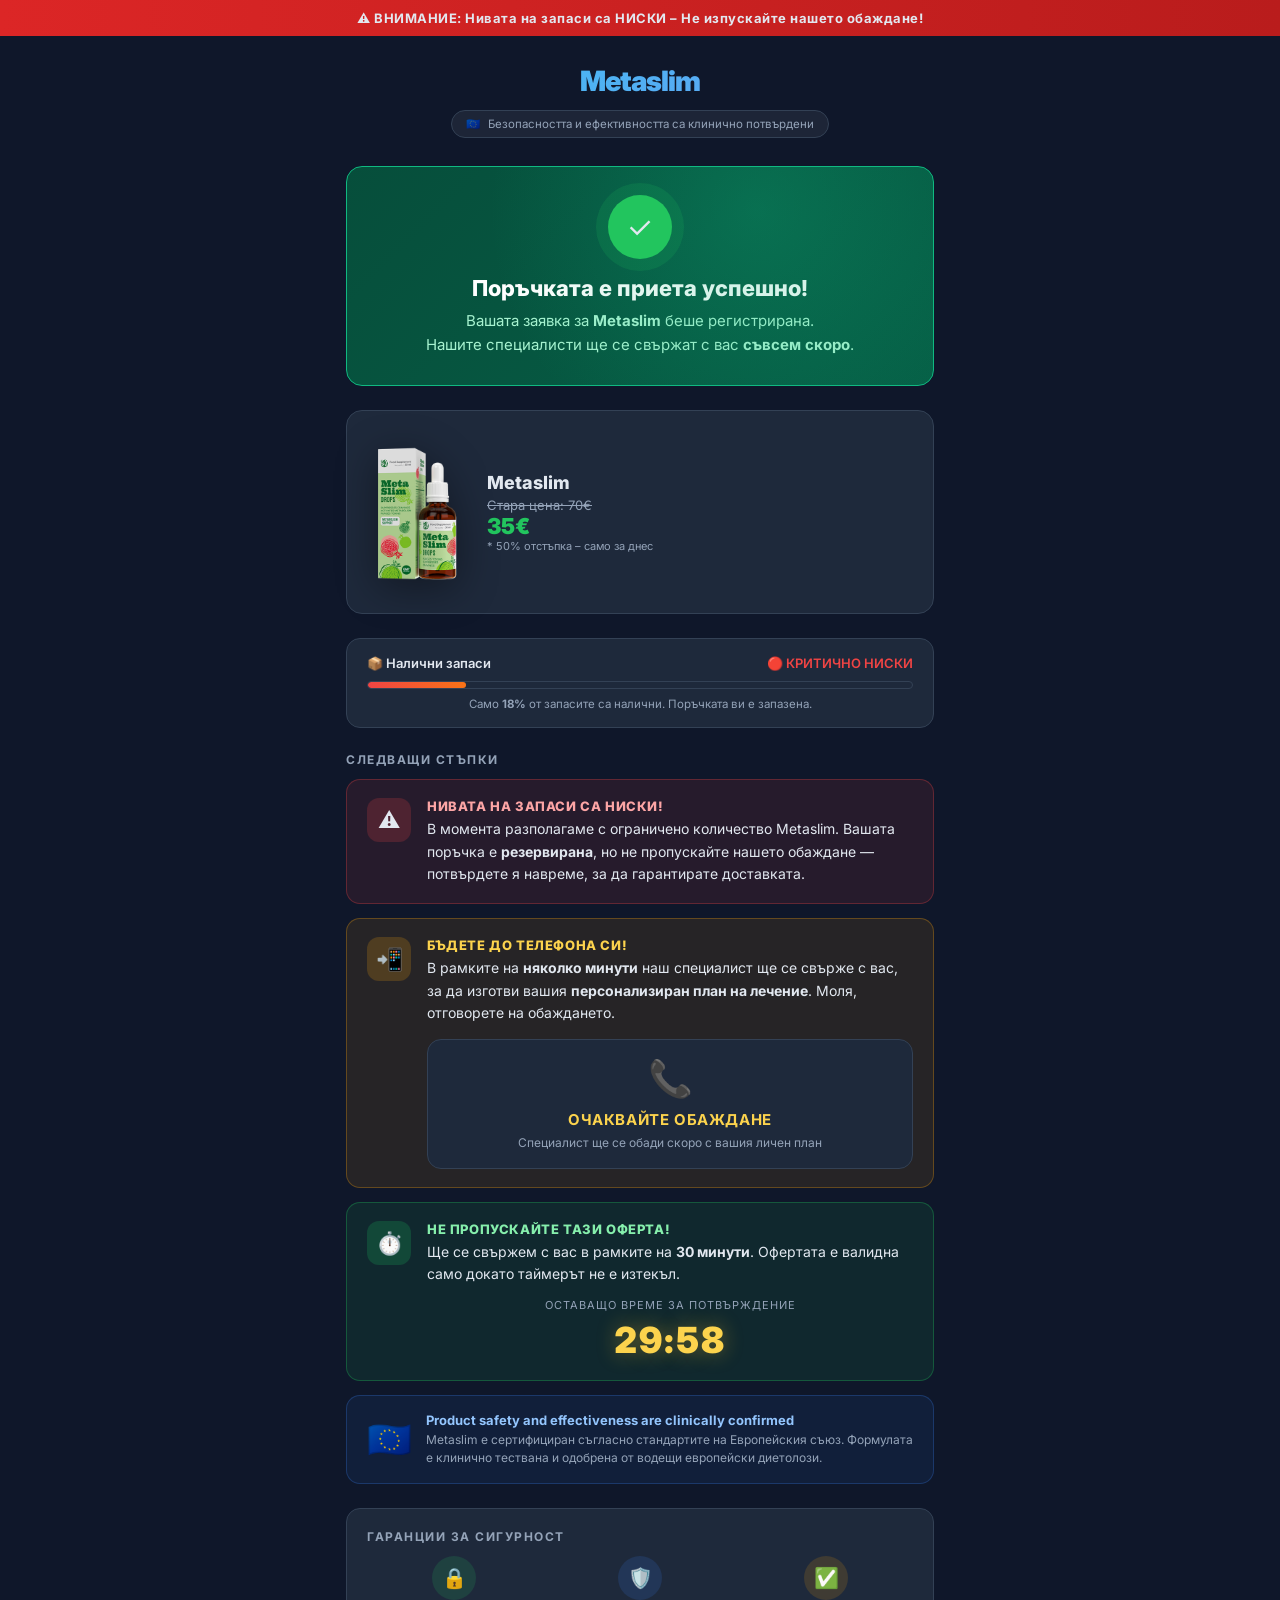
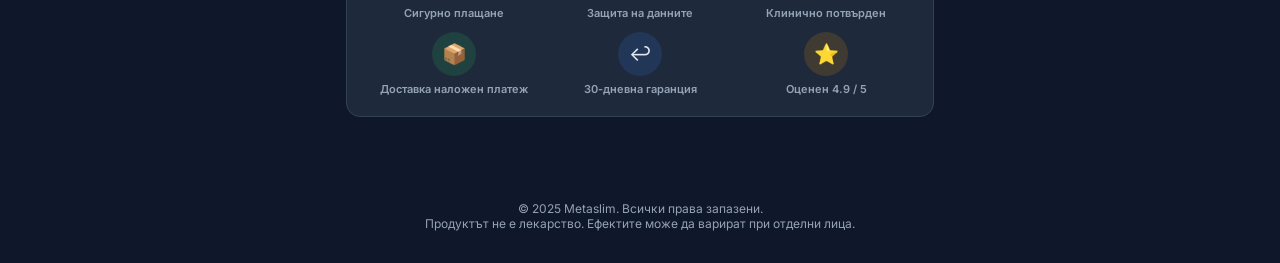
==== bg-success.html @ 9b840cb9 "feat: price fix + success page redesign (BG) + optimized BG geo structure" ====
<!DOCTYPE html>
<html lang="bg">
<head>
  <meta charset="UTF-8" />
  <meta name="viewport" content="width=device-width, initial-scale=1.0, maximum-scale=1.0" />
  <title>Metaslim – Поръчката е приета!</title>
  <link rel="icon" href="../img/favicon.png" type="image/x-icon" />
  <link rel="preconnect" href="https://fonts.googleapis.com" />
  <link href="https://fonts.googleapis.com/css2?family=Inter:wght@400;500;600;700;800;900&display=swap" rel="stylesheet" />
  <style>
    *, *::before, *::after { margin: 0; padding: 0; box-sizing: border-box; }
    :root { --green:#22c55e; --green-d:#16a34a; --red:#ef4444; --amber:#f59e0b; --blue:#3b82f6; --dark:#0f172a; --card:#1e293b; --border:#334155; --text:#e2e8f0; --muted:#94a3b8; }
    html { scroll-behavior: smooth; }
    body { font-family:'Inter',sans-serif; background:var(--dark); color:var(--text); min-height:100vh; overflow-x:hidden; }

    .topbar { background:linear-gradient(90deg,#dc2626,#b91c1c); text-align:center; padding:10px 16px; font-size:13px; font-weight:700; letter-spacing:.5px; animation:pulse-bg 2s infinite; }
    @keyframes pulse-bg { 0%,100%{opacity:1} 50%{opacity:.88} }

    header { text-align:center; padding:28px 16px 0; }
    .logo-text { font-size:28px; font-weight:900; letter-spacing:-1px; background:linear-gradient(135deg,#22d3ee,#818cf8); -webkit-background-clip:text; -webkit-text-fill-color:transparent; }
    .eu-badge { display:inline-flex; align-items:center; gap:8px; background:rgba(255,255,255,.06); border:1px solid var(--border); border-radius:999px; padding:6px 14px; margin-top:12px; font-size:11.5px; color:var(--muted); }

    .container { max-width:620px; margin:28px auto 0; padding:0 16px 60px; }

    .success-banner { background:linear-gradient(135deg,#064e3b,#065f46); border:1px solid #10b981; border-radius:16px; padding:28px 24px; text-align:center; position:relative; overflow:hidden; margin-bottom:24px; }
    .success-banner::before { content:''; position:absolute; inset:0; background:radial-gradient(circle at 70% 20%,rgba(16,185,129,.25) 0%,transparent 60%); }
    .checkmark { width:64px; height:64px; background:var(--green); border-radius:50%; display:flex; align-items:center; justify-content:center; margin:0 auto 16px; font-size:30px; box-shadow:0 0 0 12px rgba(34,197,94,.15); animation:pop .4s cubic-bezier(.34,1.56,.64,1) both; }
    @keyframes pop { from{transform:scale(0);opacity:0} to{transform:scale(1);opacity:1} }
    .success-banner h1 { font-size:22px; font-weight:800; color:#fff; margin-bottom:8px; }
    .success-banner p { font-size:15px; color:#a7f3d0; line-height:1.6; }

    .product-row { display:flex; align-items:center; gap:20px; background:var(--card); border:1px solid var(--border); border-radius:16px; padding:20px; margin-bottom:24px; }
    .product-row img { width:100px; flex-shrink:0; filter:drop-shadow(0 8px 20px rgba(0,0,0,.4)); }
    .product-info h2 { font-size:18px; font-weight:800; margin-bottom:4px; }
    .product-info .price-old { font-size:13px; color:var(--muted); text-decoration:line-through; }
    .product-info .price-new { font-size:22px; font-weight:900; color:var(--green); }
    .product-info .price-note { font-size:11px; color:var(--muted); }

    .section-title { font-size:12px; font-weight:700; letter-spacing:1.5px; text-transform:uppercase; color:var(--muted); margin-bottom:12px; }

    .trigger { border-radius:14px; padding:18px 20px; margin-bottom:14px; display:flex; gap:16px; align-items:flex-start; border:1px solid transparent; animation:slide-in .5s ease both; }
    .trigger:nth-child(2){animation-delay:.1s} .trigger:nth-child(3){animation-delay:.2s} .trigger:nth-child(4){animation-delay:.3s}
    @keyframes slide-in { from{opacity:0;transform:translateY(16px)} to{opacity:1;transform:translateY(0)} }
    .trigger--red   { background:rgba(239,68,68,.1);  border-color:rgba(239,68,68,.3); }
    .trigger--amber { background:rgba(245,158,11,.1); border-color:rgba(245,158,11,.3); }
    .trigger--green { background:rgba(34,197,94,.1);  border-color:rgba(34,197,94,.3); }

    .trigger-icon { width:44px; height:44px; border-radius:12px; display:flex; align-items:center; justify-content:center; font-size:22px; flex-shrink:0; }
    .trigger--red   .trigger-icon { background:rgba(239,68,68,.2); }
    .trigger--amber .trigger-icon { background:rgba(245,158,11,.2); }
    .trigger--green .trigger-icon { background:rgba(34,197,94,.2); }

    .trigger-body h3 { font-size:13px; font-weight:800; text-transform:uppercase; letter-spacing:.6px; margin-bottom:4px; }
    .trigger--red   .trigger-body h3 { color:#fca5a5; }
    .trigger--amber .trigger-body h3 { color:#fcd34d; }
    .trigger--green .trigger-body h3 { color:#86efac; }
    .trigger-body p { font-size:14px; color:var(--text); line-height:1.6; }

    .countdown-wrap { text-align:center; margin-top:12px; }
    .countdown-label { font-size:11px; color:var(--muted); text-transform:uppercase; letter-spacing:1px; margin-bottom:6px; }
    .countdown { font-size:36px; font-weight:900; letter-spacing:2px; color:#fcd34d; font-variant-numeric:tabular-nums; text-shadow:0 0 20px rgba(251,191,36,.4); }

    .phone-box { background:var(--card); border:1px solid var(--border); border-radius:14px; padding:16px; text-align:center; margin-top:14px; }
    .phone-icon { font-size:36px; display:block; margin-bottom:10px; animation:ring .8s ease infinite; }
    @keyframes ring { 0%,100%{transform:rotate(0)} 10%,30%{transform:rotate(-15deg)} 20%,40%{transform:rotate(15deg)} 50%{transform:rotate(0)} }
    .phone-box h3 { font-size:15px; font-weight:700; margin-bottom:4px; }
    .phone-box p { font-size:12px; color:var(--muted); }

    .stock-bar { background:var(--card); border:1px solid var(--border); border-radius:14px; padding:16px 20px; margin-bottom:24px; }
    .stock-bar-header { display:flex; justify-content:space-between; font-size:13px; font-weight:600; margin-bottom:10px; }
    .stock-bar-header .low { color:var(--red); }
    .stock-track { height:8px; background:#1e293b; border-radius:99px; border:1px solid var(--border); overflow:hidden; }
    .stock-fill { height:100%; width:18%; background:linear-gradient(90deg,#ef4444,#f97316); border-radius:99px; animation:flicker .6s ease infinite alternate; }
    @keyframes flicker { from{opacity:.85} to{opacity:1} }
    .stock-note { font-size:11.5px; color:var(--muted); margin-top:8px; text-align:center; }

    .seals { background:var(--card); border:1px solid var(--border); border-radius:14px; padding:20px; margin-bottom:24px; }
    .seals-grid { display:grid; grid-template-columns:repeat(3,1fr); gap:12px; margin-top:12px; }
    .seal-item { display:flex; flex-direction:column; align-items:center; gap:6px; text-align:center; }
    .seal-icon { width:44px; height:44px; border-radius:50%; display:flex; align-items:center; justify-content:center; font-size:20px; }
    .seal-icon--green{background:rgba(34,197,94,.15)} .seal-icon--blue{background:rgba(59,130,246,.15)} .seal-icon--amber{background:rgba(245,158,11,.15)}
    .seal-item span { font-size:11px; color:var(--muted); font-weight:600; line-height:1.3; }

    .eu-cert { display:flex; align-items:center; gap:14px; background:rgba(59,130,246,.08); border:1px solid rgba(59,130,246,.25); border-radius:14px; padding:16px 20px; margin-bottom:24px; }
    .eu-cert-flag { font-size:36px; flex-shrink:0; }
    .eu-cert-text h4 { font-size:13px; font-weight:700; color:#93c5fd; margin-bottom:3px; }
    .eu-cert-text p { font-size:12px; color:var(--muted); line-height:1.5; }

    footer { text-align:center; padding:0 16px 32px; font-size:12px; color:var(--muted); }

    @media(max-width:480px) {
      .product-row{flex-direction:column;text-align:center}
      .product-row img{width:120px}
    }
  </style>
</head>
<body>

<div class="topbar">
  <span>⚠️</span>
  ВНИМАНИЕ: Нивата на запаси са НИСКИ – Не изпускайте нашето обаждане!
</div>

<header>
  <div class="logo-text">Metaslim</div>
  <div class="eu-badge">
    <span>🇪🇺</span>
    Безопасността и ефективността са клинично потвърдени
  </div>
</header>

<div class="container">

  <div class="success-banner">
    <div class="checkmark">✓</div>
    <h1>Поръчката е приета успешно!</h1>
    <p>Вашата заявка за <strong>Metaslim</strong> беше регистрирана.<br>
       Нашите специалисти ще се свържат с вас <strong>съвсем скоро</strong>.</p>
  </div>

  <div class="product-row">
    <img src="../img/product.png" alt="Metaslim" />
    <div class="product-info">
      <h2>Metaslim</h2>
      <div class="price-old">Стара цена: 70€</div>
      <div class="price-new">35€</div>
      <div class="price-note">* 50% отстъпка – само за днес</div>
    </div>
  </div>

  <div class="stock-bar">
    <div class="stock-bar-header">
      <span>📦 Налични запаси</span>
      <span class="low">🔴 КРИТИЧНО НИСКИ</span>
    </div>
    <div class="stock-track"><div class="stock-fill"></div></div>
    <div class="stock-note">Само <strong>18%</strong> от запасите са налични. Поръчката ви е запазена.</div>
  </div>

  <div class="section-title">Следващи стъпки</div>

  <div class="trigger trigger--red">
    <div class="trigger-icon">⚠️</div>
    <div class="trigger-body">
      <h3>Нивата на запаси са ниски!</h3>
      <p>В момента разполагаме с ограничено количество Metaslim.
         Вашата поръчка е <strong>резервирана</strong>, но не пропускайте нашето обаждане —
         потвърдете я навреме, за да гарантирате доставката.</p>
    </div>
  </div>

  <div class="trigger trigger--amber">
    <div class="trigger-icon">📲</div>
    <div class="trigger-body">
      <h3>Бъдете до телефона си!</h3>
      <p>В рамките на <strong>няколко минути</strong> наш специалист ще се свърже с вас,
         за да изготви вашия <strong>персонализиран план на лечение</strong>.
         Моля, отговорете на обаждането.</p>
      <div class="phone-box">
        <span class="phone-icon">📞</span>
        <h3>Очаквайте обаждане</h3>
        <p>Специалист ще се обади скоро с вашия личен план</p>
      </div>
    </div>
  </div>

  <div class="trigger trigger--green">
    <div class="trigger-icon">⏱️</div>
    <div class="trigger-body">
      <h3>Не пропускайте тази оферта!</h3>
      <p>Ще се свържем с вас в рамките на <strong>30 минути</strong>.
         Офертата е валидна само докато таймерът не е изтекъл.</p>
      <div class="countdown-wrap">
        <div class="countdown-label">Оставащо време за потвърждение</div>
        <div class="countdown" id="timer">30:00</div>
      </div>
    </div>
  </div>

  <div class="eu-cert">
    <div class="eu-cert-flag">🇪🇺</div>
    <div class="eu-cert-text">
      <h4>Product safety and effectiveness are clinically confirmed</h4>
      <p>Metaslim е сертифициран съгласно стандартите на Европейския съюз.
         Формулата е клинично тествана и одобрена от водещи европейски диетолози.</p>
    </div>
  </div>

  <div class="seals">
    <div class="section-title">Гаранции за сигурност</div>
    <div class="seals-grid">
      <div class="seal-item"><div class="seal-icon seal-icon--green">🔒</div><span>Сигурно плащане</span></div>
      <div class="seal-item"><div class="seal-icon seal-icon--blue">🛡️</div><span>Защита на данните</span></div>
      <div class="seal-item"><div class="seal-icon seal-icon--amber">✅</div><span>Клинично потвърден</span></div>
      <div class="seal-item"><div class="seal-icon seal-icon--green">📦</div><span>Доставка наложен платеж</span></div>
      <div class="seal-item"><div class="seal-icon seal-icon--blue">↩️</div><span>30-дневна гаранция</span></div>
      <div class="seal-item"><div class="seal-icon seal-icon--amber">⭐</div><span>Оценен 4.9 / 5</span></div>
    </div>
  </div>

</div>

<footer>
  © 2025 Metaslim. Всички права запазени.<br>
  Продуктът не е лекарство. Ефектите може да варират при отделни лица.
</footer>

<script>
  (function () {
    var total = 30 * 60;
    var el = document.getElementById('timer');
    function fmt(n) { return n < 10 ? '0' + n : n; }
    function tick() {
      if (total <= 0) { el.textContent = '00:00'; return; }
      el.textContent = fmt(Math.floor(total / 60)) + ':' + fmt(total % 60);
      total--;
      setTimeout(tick, 1000);
    }
    tick();
  })();
</script>
</body>
</html>
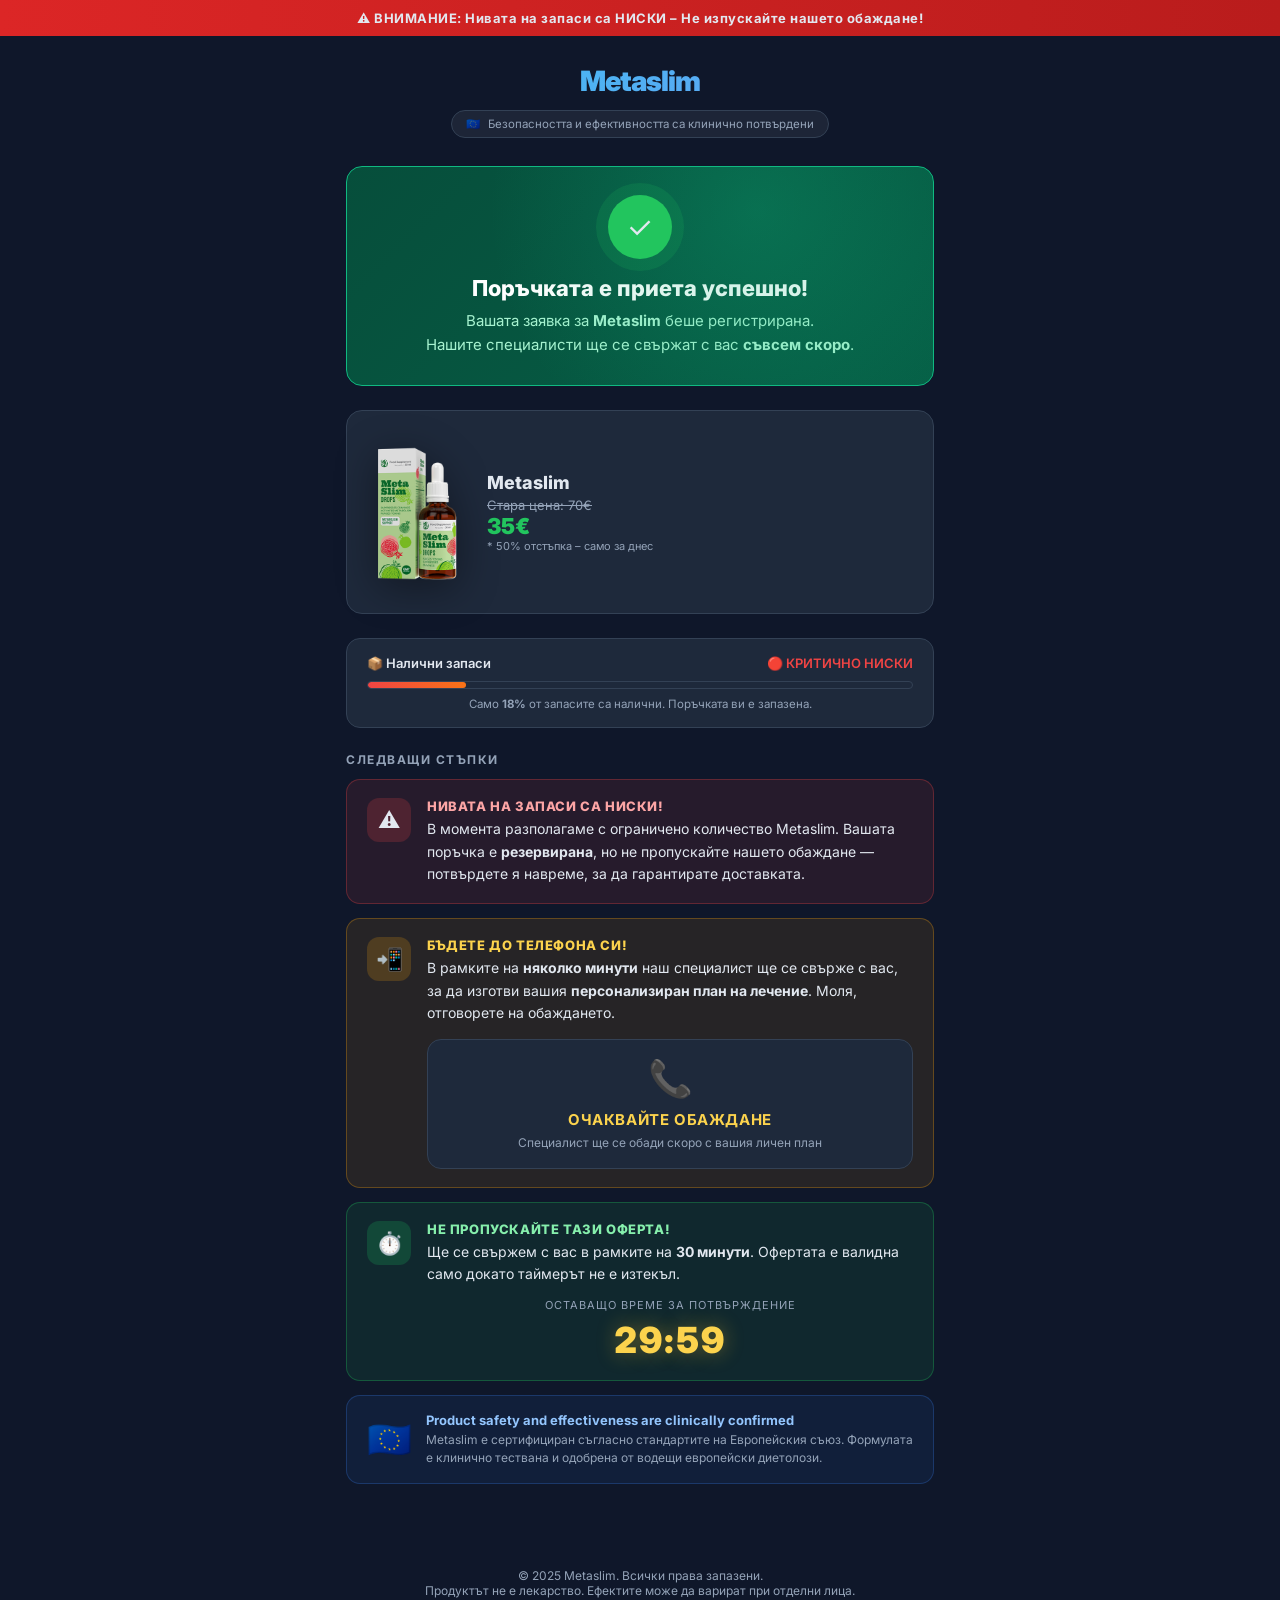
==== commit d05ea793: "fix: remove 30-day guarantee seal and bottom seals section from success pages" ====
--- a/bg-success.html
+++ b/bg-success.html
@@ -186,17 +186,6 @@
     </div>
   </div>
 
-  <div class="seals">
-    <div class="section-title">Гаранции за сигурност</div>
-    <div class="seals-grid">
-      <div class="seal-item"><div class="seal-icon seal-icon--green">🔒</div><span>Сигурно плащане</span></div>
-      <div class="seal-item"><div class="seal-icon seal-icon--blue">🛡️</div><span>Защита на данните</span></div>
-      <div class="seal-item"><div class="seal-icon seal-icon--amber">✅</div><span>Клинично потвърден</span></div>
-      <div class="seal-item"><div class="seal-icon seal-icon--green">📦</div><span>Доставка наложен платеж</span></div>
-      <div class="seal-item"><div class="seal-icon seal-icon--blue">↩️</div><span>30-дневна гаранция</span></div>
-      <div class="seal-item"><div class="seal-icon seal-icon--amber">⭐</div><span>Оценен 4.9 / 5</span></div>
-    </div>
-  </div>
 
 </div>
 
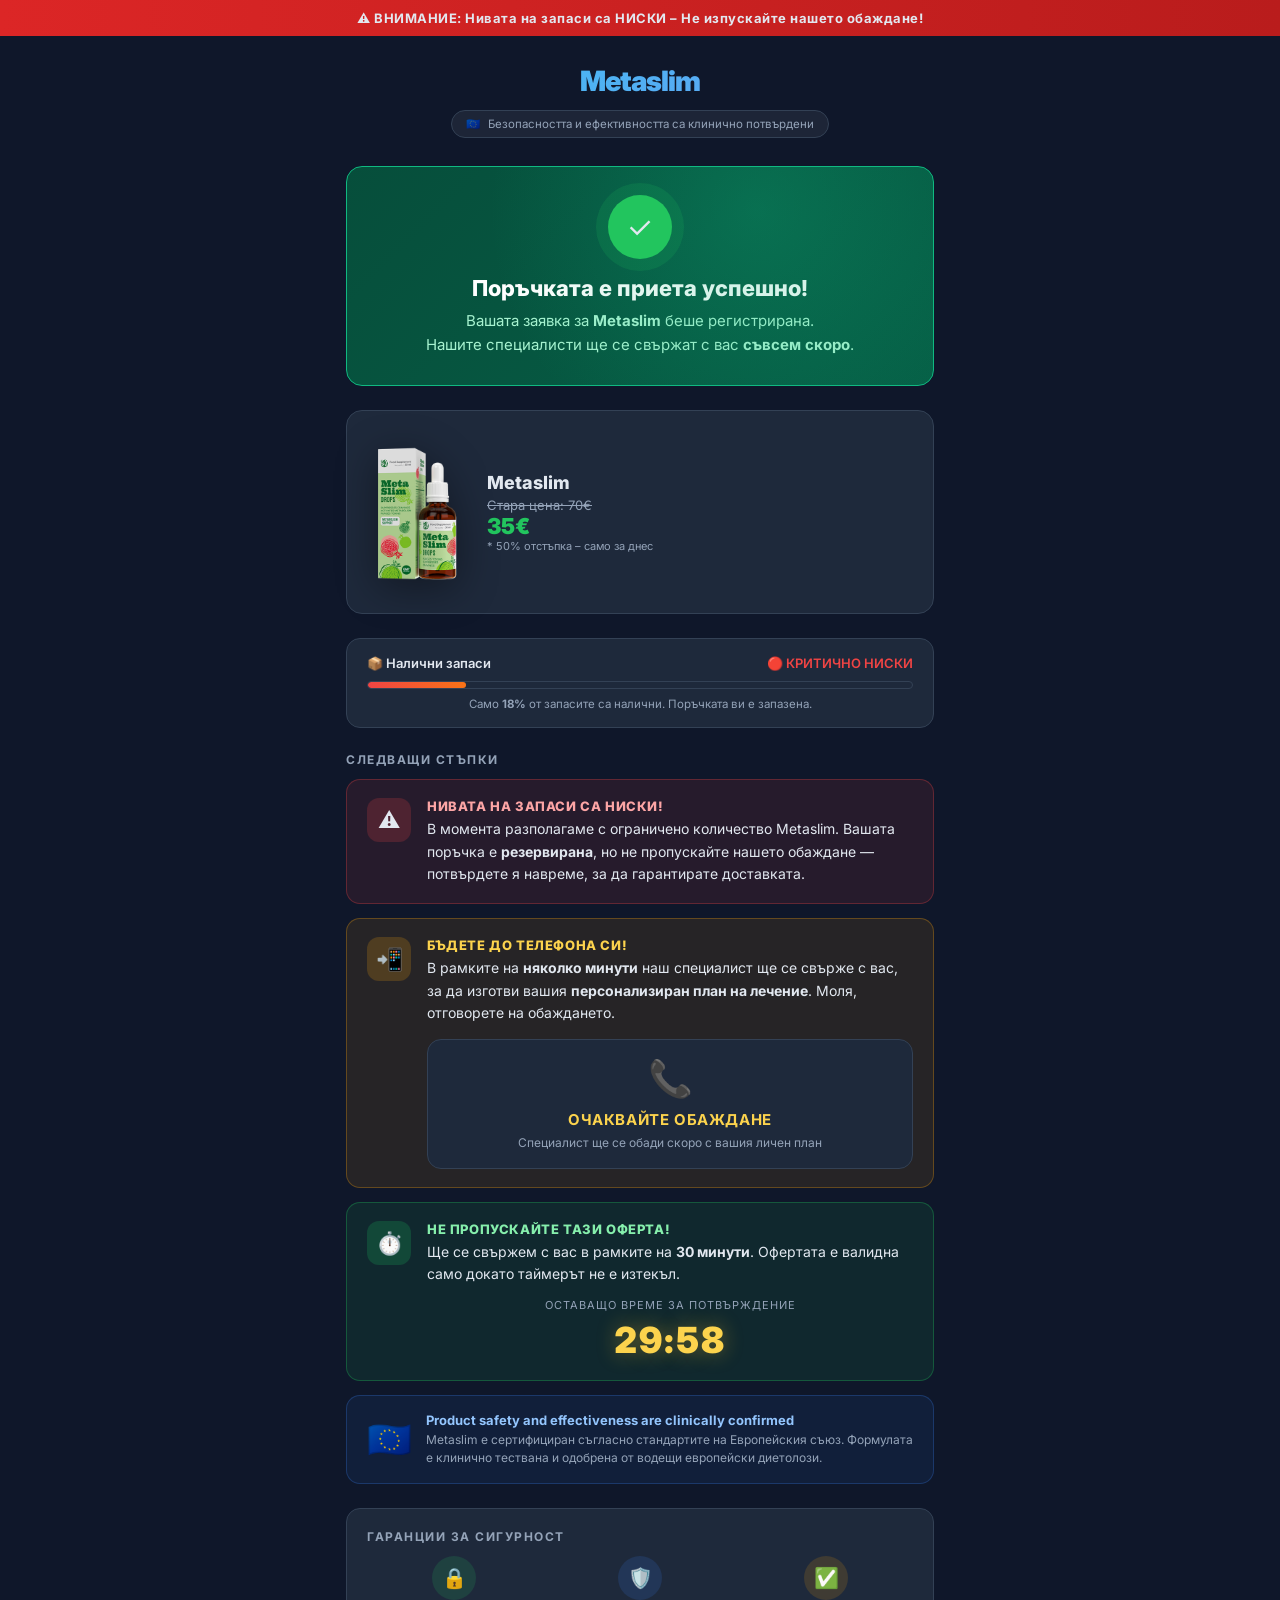
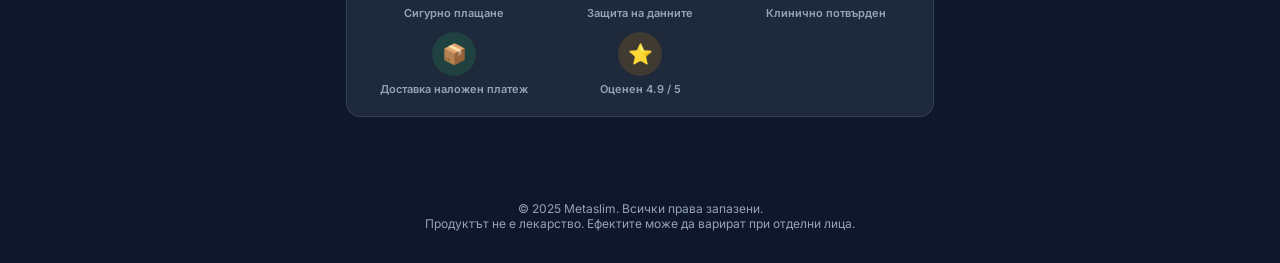
==== commit a4fccc44: "fix: restore seals section, remove only 30-day guarantee item" ====
--- a/bg-success.html
+++ b/bg-success.html
@@ -186,6 +186,16 @@
     </div>
   </div>
 
+  <div class="seals">
+    <div class="section-title">Гаранции за сигурност</div>
+    <div class="seals-grid">
+      <div class="seal-item"><div class="seal-icon seal-icon--green">🔒</div><span>Сигурно плащане</span></div>
+      <div class="seal-item"><div class="seal-icon seal-icon--blue">🛡️</div><span>Защита на данните</span></div>
+      <div class="seal-item"><div class="seal-icon seal-icon--amber">✅</div><span>Клинично потвърден</span></div>
+      <div class="seal-item"><div class="seal-icon seal-icon--green">📦</div><span>Доставка наложен платеж</span></div>
+      <div class="seal-item"><div class="seal-icon seal-icon--amber">⭐</div><span>Оценен 4.9 / 5</span></div>
+    </div>
+  </div>
 
 </div>
 
